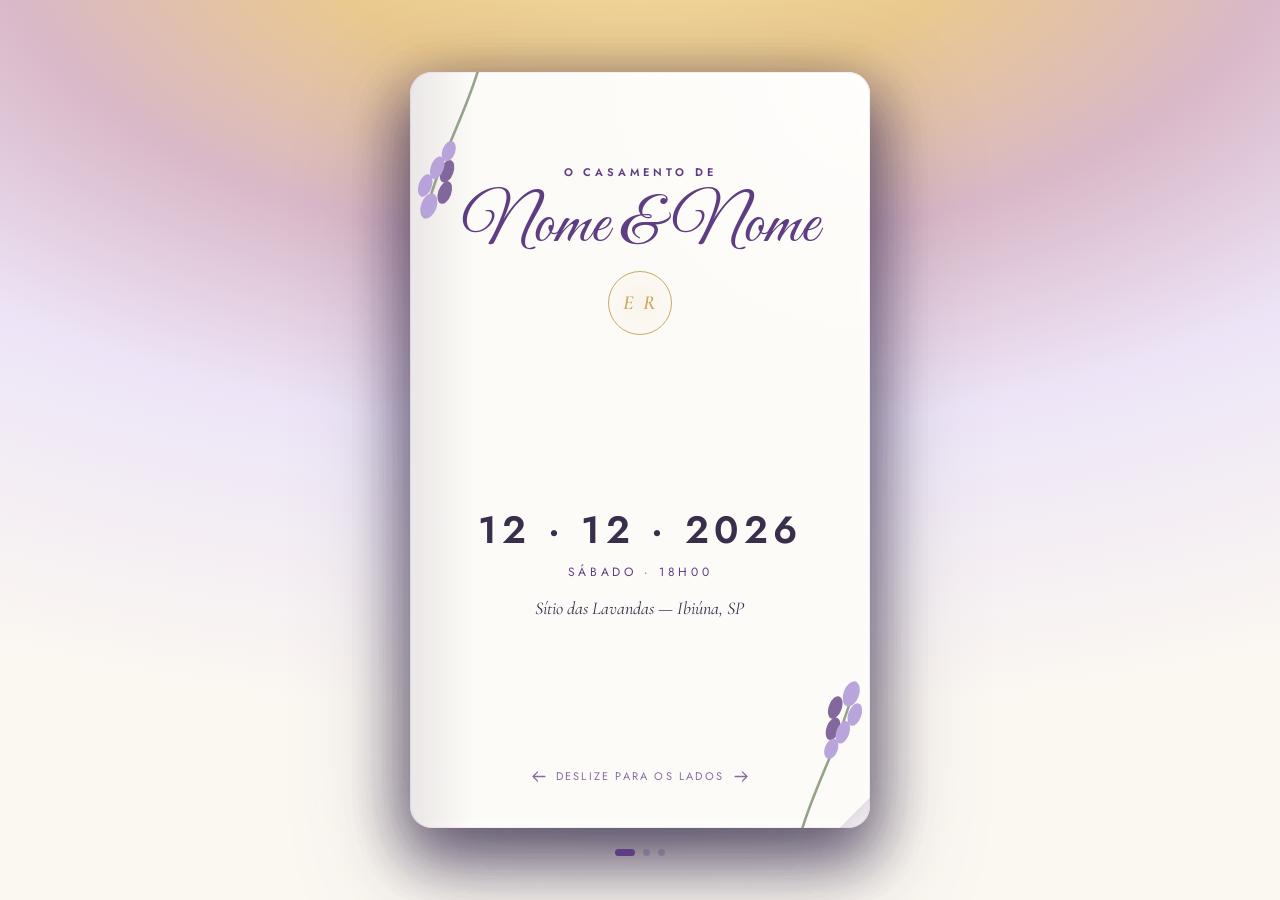
==== convite.html @ 5409dce4 "Atualização" ====
<!DOCTYPE html>
<html lang="pt-BR">
<head>
<meta charset="UTF-8">
<meta name="viewport" content="width=device-width, initial-scale=1, maximum-scale=1, user-scalable=no, viewport-fit=cover">
<title>Elisa & Rafael — Convite</title> 
<link rel="preconnect" href="https://fonts.googleapis.com">
<link rel="preconnect" href="https://fonts.gstatic.com" crossorigin>
<link href="https://fonts.googleapis.com/css2?family=Great+Vibes&family=Cormorant+Garamond:ital,wght@0,400;0,500;0,600;1,500&family=Jost:wght@400;500;600&display=swap" rel="stylesheet">
<link rel="stylesheet" href="./assets/index.css">

</head>
<body>

<div class="stage">
  <div class="book" id="book">

    <!-- PAGE 1 — COVER -->
    <section class="page cover" data-index="0">
      <svg class="sprig tl" viewBox="0 0 100 140"><path class="stem" d="M50 130 C 48 90, 55 60, 50 10"/><ellipse cx="50" cy="20" rx="6" ry="10"/><ellipse class="deep" cx="42" cy="34" rx="5" ry="9"/><ellipse cx="58" cy="34" rx="5" ry="9"/><ellipse class="deep" cx="46" cy="50" rx="5" ry="9"/><ellipse cx="54" cy="50" rx="5" ry="9"/><ellipse cx="50" cy="65" rx="5" ry="8"/></svg>
      <svg class="sprig br" viewBox="0 0 100 140"><path class="stem" d="M50 130 C 48 90, 55 60, 50 10"/><ellipse cx="50" cy="20" rx="6" ry="10"/><ellipse class="deep" cx="42" cy="34" rx="5" ry="9"/><ellipse cx="58" cy="34" rx="5" ry="9"/><ellipse class="deep" cx="46" cy="50" rx="5" ry="9"/><ellipse cx="54" cy="50" rx="5" ry="9"/><ellipse cx="50" cy="65" rx="5" ry="8"/></svg>

      <div class="eyebrow">O casamento de</div>
      <div class="names">Nome &amp; Nome</div>
      <div class="monogram">E&nbsp;R</div>

      <div style="flex:1; display:flex; flex-direction:column; align-items:center; justify-content:center;">
        <div class="date-block">12 · 12 · 2026</div>
        <div class="date-sub">Sábado · 18h00</div>
        <div class="place">Sítio das Lavandas — Ibiúna, SP</div>
      </div>

      <div class="swipe-hint">
        <svg class="left" width="15" height="11" viewBox="0 0 16 12" fill="none"><path d="M1 6h13M9 1l5 5-5 5" stroke="currentColor" stroke-width="1.4" stroke-linecap="round" stroke-linejoin="round"/></svg>
        Deslize para os lados
        <svg width="15" height="11" viewBox="0 0 16 12" fill="none"><path d="M1 6h13M9 1l5 5-5 5" stroke="currentColor" stroke-width="1.4" stroke-linecap="round" stroke-linejoin="round"/></svg>
      </div>
      <div class="corner-fold"></div>
    </section>

    <!-- PAGE 2 — GUEST MANUAL -->
    <section class="page" data-index="1">
      <svg class="sprig tl" viewBox="0 0 100 140" style="width:90px; opacity:.5;"><path class="stem" d="M50 130 C 48 90, 55 60, 50 10"/><ellipse cx="50" cy="20" rx="6" ry="10"/><ellipse cx="42" cy="34" rx="5" ry="9"/><ellipse cx="58" cy="34" rx="5" ry="9"/></svg>
      <div class="manual-title">Manual do convidado</div>
      <ul class="rules">
        <li>
          <svg viewBox="0 0 24 24" fill="none" stroke="var(--plum)" stroke-width="1.6" stroke-linecap="round" stroke-linejoin="round"><circle cx="12" cy="12" r="9"/><path d="M8 12.5l2.6 2.6L16.5 9"/></svg>
          <span>Confirme sua presença até 20&nbsp;de&nbsp;novembro</span>
        </li>
        <li>
          <svg viewBox="0 0 24 24" fill="none" stroke="var(--plum)" stroke-width="1.6" stroke-linecap="round" stroke-linejoin="round"><circle cx="12" cy="12" r="9"/><path d="M12 7v5l3.5 2"/></svg>
          <span>Chegue no horário — a cerimônia começa pontualmente</span>
        </li>
        <li>
          <svg viewBox="0 0 24 24" fill="none" stroke="var(--plum)" stroke-width="1.6" stroke-linecap="round" stroke-linejoin="round"><path d="M9 3.5l3 2.6 3-2.6M6 7.5v12.5a1 1 0 001 1h10a1 1 0 001-1V7.5L15 3.5H9L6 7.5z"/></svg>
          <span>Branco é reservado à noiva</span>
        </li>
        <li>
          <svg viewBox="0 0 24 24" fill="none" stroke="var(--plum)" stroke-width="1.6" stroke-linecap="round" stroke-linejoin="round"><path d="M8 3a4 4 0 018 0c0 3-1.5 4.2-1.5 6.5H9.5C9.5 7.2 8 6 8 3z"/><path d="M6.5 9.5h11a1 1 0 011 1V19a2 2 0 01-2 2h-9a2 2 0 01-2-2v-8.5a1 1 0 011-1z"/><path d="M3.5 14.5l3-1M20.5 14.5l-3-1" opacity=".9"/></svg>
          <span>Celular no silencioso durante a cerimônia</span>
        </li>
        <li>
          <svg viewBox="0 0 24 24" fill="none" stroke="var(--plum)" stroke-width="1.6" stroke-linecap="round" stroke-linejoin="round"><path d="M9 8.5c0-2 1.3-3.5 3-3.5s3 1.5 3 3.5"/><path d="M5 10.5h14l-1.3 8a2 2 0 01-2 1.7H8.3a2 2 0 01-2-1.7l-1.3-8z"/><path d="M9.5 14v3M12 14v3M14.5 14v3"/></svg>
          <span>Aguarde a liberação para a mesa de doces</span>
        </li>
        <li>
          <svg viewBox="0 0 24 24" fill="none" stroke="var(--plum)" stroke-width="1.6" stroke-linecap="round" stroke-linejoin="round"><path d="M21 15a2 2 0 01-2 2H8l-5 4V6a2 2 0 012-2h14a2 2 0 012 2v9z"/><path d="M12 8.7c.7-1 2.6-1 2.9.3.3 1.2-1 1.9-2.9 3-1.9-1.1-3.2-1.8-2.9-3 .3-1.3 2.2-1.3 2.9-.3z"/></svg>
          <span>Comentários gentis são sempre bem-vindos</span>
        </li>
        <li>
          <svg viewBox="0 0 24 24" fill="none" stroke="var(--plum)" stroke-width="1.6" stroke-linecap="round" stroke-linejoin="round"><path d="M12 21s-7-4.35-9.5-8.5C.5 8 3 4 7 4c2 0 3.5 1 5 3 1.5-2 3-3 5-3 4 0 6.5 4 4.5 8.5C19 16.65 12 21 12 21z"/></svg>
          <span>Não saia sem se despedir dos noivos</span>
        </li>
        <li>
          <svg viewBox="0 0 24 24" fill="none" stroke="var(--plum)" stroke-width="1.6" stroke-linecap="round" stroke-linejoin="round"><path d="M12 2.5l1.9 5.8h6l-4.9 3.6 1.9 5.8-4.9-3.6-4.9 3.6 1.9-5.8-4.9-3.6h6z"/></svg>
          <span>Aproveite a festa até o fim!</span>
        </li>
      </ul>
      <div class="corner-fold"></div>
    </section>

    <!-- PAGE 3 — INTERACTIVE MENU -->
    <section class="page" data-index="2">
      <div class="menu-title">Toque nos ícones para saber mais</div>
      <div class="menu-grid" id="menuGrid">
        <div class="menu-item no-flip" data-panel="local">
          <svg viewBox="0 0 24 24" fill="none" stroke="currentColor" stroke-width="1.6" stroke-linecap="round" stroke-linejoin="round"><path d="M12 21s7-6.5 7-12a7 7 0 10-14 0c0 5.5 7 12 7 12z"/><circle cx="12" cy="9" r="2.5"/></svg>
          Como chegar
        </div>
        <div class="menu-item no-flip" data-panel="rsvp">
          <svg viewBox="0 0 24 24" fill="none" stroke="currentColor" stroke-width="1.6" stroke-linecap="round" stroke-linejoin="round"><circle cx="12" cy="12" r="9"/><path d="M8 12.5l2.6 2.6L16.5 9"/></svg>
          Confirmar presença
        </div>
        <div class="menu-item no-flip" data-panel="presentes">
          <svg viewBox="0 0 24 24" fill="none" stroke="currentColor" stroke-width="1.6" stroke-linecap="round" stroke-linejoin="round"><rect x="3.5" y="9.5" width="17" height="10.5" rx="1.2"/><path d="M3.5 9.5V7a1 1 0 011-1h15a1 1 0 011 1v2.5"/><path d="M12 9.5V20M8.7 6C8.4 3.8 12 3.5 12 6M15.3 6c.3-2.2-3.3-2.5-3.3 0"/></svg>
          Lista de presentes
        </div>
        <div class="menu-item no-flip" data-panel="programacao">
          <svg viewBox="0 0 24 24" fill="none" stroke="currentColor" stroke-width="1.6" stroke-linecap="round" stroke-linejoin="round"><rect x="3.5" y="5" width="17" height="15.5" rx="2"/><path d="M3.5 10h17M8 3v4M16 3v4"/></svg>
          Programação
        </div>
        <div class="menu-item no-flip" data-panel="traje">
          <svg viewBox="0 0 24 24" fill="none" stroke="currentColor" stroke-width="1.6" stroke-linecap="round" stroke-linejoin="round"><path d="M9 3.5l3 2.6 3-2.6M6 7.5v12.5a1 1 0 001 1h10a1 1 0 001-1V7.5L15 3.5H9L6 7.5z"/></svg>
          Dress code
        </div>
        <div class="menu-item no-flip" data-panel="recado">
          <svg viewBox="0 0 24 24" fill="none" stroke="currentColor" stroke-width="1.6" stroke-linecap="round" stroke-linejoin="round"><path d="M21 15a2 2 0 01-2 2H8l-5 4V6a2 2 0 012-2h14a2 2 0 012 2v9z"/><path d="M12 8.7c.7-1 2.6-1 2.9.3.3 1.2-1 1.9-2.9 3-1.9-1.1-3.2-1.8-2.9-3 .3-1.3 2.2-1.3 2.9-.3z"/></svg>
          Recado aos noivos
        </div>
      </div>

      <div class="panel" id="panel-local">
        Sítio das Lavandas — Estrada dos Lírios, km 4, Ibiúna/SP. Estacionamento gratuito no local.
        <br><a class="btn no-flip" href="https://www.google.com/maps/search/S%C3%ADtio%20das%20Lavandas%20Ibi%C3%BAna" target="_blank" rel="noopener">Abrir no mapa</a>
      </div>
      <div class="panel" id="panel-rsvp">
        Contamos com você! Confirme sua presença até 20 de novembro.
        <br><a class="btn no-flip" href="tel:+5511912345678">Confirmar por telefone</a>
      </div>
      <div class="panel" id="panel-presentes">
        Nossa lista de presentes está disponível em <a class="no-flip" href="#" target="_blank" rel="noopener">listadecasamento.com.br/elisaerafael</a>.
      </div>
      <div class="panel" id="panel-programacao">
        18h00 Cerimônia<br>19h30 Recepção<br>20h30 Jantar<br>22h00 Festa
      </div>
      <div class="panel" id="panel-traje">
        Traje esporte fino. Tons pastéis são bem-vindos — branco é reservado à noiva.
      </div>
      <div class="panel" id="panel-recado">
        Deixe um recado carinhoso para Elisa e Rafael em nosso mural digital.
        <br><a class="btn no-flip" href="#">Deixar recado</a>
      </div>
    </section>

    <div class="dots" aria-label="Indicador de páginas">
      <button class="dot active" data-goto="0" aria-label="Ir para capa"></button>
      <button class="dot" data-goto="1" aria-label="Ir para manual do convidado"></button>
      <button class="dot" data-goto="2" aria-label="Ir para menu"></button>
    </div>
  </div>
</div>



<script src="/index.js"></script>
</body>
</html>
---- assets/index.css ----
:root{
    --cream:#FBF7F1;
    --paper:#FDFBF7;
    --lilac-pale:#EDE5F7;
    --lilac:#B29BD9;
    --plum:#5E3D82;
    --ink:#3A2E4D;
    --gold:#C9A961;
    --gold-soft:#E4CE9A;
    --sage:#8A9A7E;
    --shadow-strong: 0 24px 60px rgba(58,46,77,0.35);
  }

  *{ box-sizing:border-box; -webkit-tap-highlight-color: transparent; }
  html,body{
    margin:0; padding:0; height:100%; width:100%;
    overflow:hidden;
    background:
      radial-gradient(120% 90% at 50% -10%, #F5DFA0 0%, #EAC98F 22%, #D9B8C8 42%, var(--lilac-pale) 65%, var(--cream) 100%);
    font-family:'Cormorant Garamond', serif;
    color:var(--ink);
    touch-action: manipulation;
    user-select:none;
    -webkit-user-select:none;
  }
  @media (prefers-reduced-motion: reduce){
    .page{ transition:none !important; }
    .page::after{ transition:none !important; }
  }

  .stage{
    position:relative;
    height:100dvh;
    width:100vw;
    display:flex;
    align-items:center;
    justify-content:center;
    padding: max(14px, env(safe-area-inset-top)) 14px max(14px, env(safe-area-inset-bottom));
  }

  .book{
    position:relative;
    width:min(94vw, 460px);
    height:min(84vh, 780px);
    perspective: 2200px;
    filter: drop-shadow(0 26px 50px rgba(58,46,77,0.24));
    touch-action: none;
  }

  .book::before{
    content:'';
    position:absolute;
    inset:8px 0 8px 10px;
    border-radius:24px;
    background:
      linear-gradient(90deg, rgba(94,61,130,0.16) 0 8%, rgba(255,255,255,0.35) 10%, transparent 12%, transparent 88%, rgba(94,61,130,0.08) 100%);
    pointer-events:none;
    z-index:0;
  }

  .book::after{
    content:'';
    position:absolute;
    inset:auto 0 -14px 0;
    height:24px;
    background:radial-gradient(ellipse at center, rgba(58,46,77,0.25), transparent 70%);
    filter:blur(8px);
    pointer-events:none;
    opacity:.9;
  }

  .page{
    --shadow-op: 0;
    position:absolute;
    inset:0;
    background:
      radial-gradient(circle at 100% 0%, rgba(255,255,255,.55), transparent 38%),
      var(--paper);
    border-radius:22px;
    box-shadow: var(--shadow-strong), inset 0 0 0 1px rgba(94,61,130,0.08), inset 0 0 0 8px rgba(255,255,255,0.22);
    transform-origin: left center;
    transform: rotateY(0deg);
    transform-style: preserve-3d;
    transition: transform 0.42s cubic-bezier(.22,.8,.24,1), box-shadow 0.25s ease;
    backface-visibility: hidden;
    will-change: transform, box-shadow;
    overflow:hidden;
    padding: clamp(22px,7vw,36px) clamp(20px,6vw,32px);
    display:flex;
    flex-direction:column;
    cursor: grab;
  }
  .page:active{ cursor:grabbing; }
  .page::before{
    /* spine shading */
    content:'';
    position:absolute; inset:0 0 0 0;
    width:14%;
    background:linear-gradient(to right, rgba(58,46,77,0.10), transparent);
    pointer-events:none;
  }
  .page::after{
    /* dynamic turn shadow, driven by --shadow-op */
    content:'';
    position:absolute; inset:0;
    background:linear-gradient(to left, rgba(20,10,30,0.42), transparent 46%);
    opacity: var(--shadow-op, 0);
    transition: opacity 0.42s ease;
    pointer-events:none;
  }
  .page.dragging{ transition:none !important; z-index:40; box-shadow: 0 24px 60px rgba(58,46,77,0.42); }
  .page.dragging::after{ transition:none; }
  .page.turned{ transform: rotateY(-178deg); }

  /* subtle dog-ear hint that a page can be turned */
  .corner-fold{
    position:absolute; right:0; bottom:0;
    width:32px; height:32px;
    background:linear-gradient(135deg, transparent 52%, rgba(94,61,130,0.16) 52%, rgba(94,61,130,0.05) 100%);
    border-radius:0 0 22px 0;
    pointer-events:none;
  }

  /* ---------- Decorative sprig ---------- */
  .sprig{ position:absolute; width:130px; opacity:.9; pointer-events:none; }
  .sprig.tl{ top:-18px; left:-24px; transform:rotate(200deg); }
  .sprig.br{ bottom:-18px; right:-24px; transform:rotate(20deg); }
  .sprig path.stem{ stroke:var(--sage); stroke-width:2; fill:none; }
  .sprig ellipse{ fill:var(--lilac); }
  .sprig ellipse.deep{ fill:var(--plum); opacity:.85;}

  /* ---------- Page 1: Cover ---------- */
  .cover{ align-items:center; justify-content:space-between; text-align:center; }
  .cover .top-space{ height:6px; }
  .eyebrow{
    font-family:'Jost',sans-serif; font-size:11px; letter-spacing:.35em;
    text-transform:uppercase; color:var(--plum); font-weight:600;
    margin-top: clamp(28px, 8vh, 56px);
  }
  .names{
    font-family:'Great Vibes', cursive;
    font-size:clamp(46px, 13vw, 68px);
    line-height:1.05;
    color:var(--plum);
    margin: 10px 0 4px;
  }
  .monogram{
    width:64px;height:64px;border-radius:50%;
    border:1.5px solid var(--gold);
    display:flex;align-items:center;justify-content:center;
    font-family:'Cormorant Garamond', serif; font-style:italic; font-weight:600;
    font-size:20px; color:var(--gold); letter-spacing:2px;
    margin: 6px auto 18px;
    background: radial-gradient(circle, rgba(201,169,97,0.08), transparent);
  }
  .date-block{
    font-family:'Jost',sans-serif;
    letter-spacing:.14em;
    font-size:clamp(28px, 8vw, 38px);
    font-weight:600;
    color:var(--ink);
  }
  .date-sub{
    font-family:'Jost',sans-serif;
    font-size:12px; letter-spacing:.3em; text-transform:uppercase;
    color:var(--plum); margin-top:6px;
  }
  .place{
    margin-top:16px;
    font-size:18px; font-style:italic; color:var(--ink);
    max-width: 74%;
  }
  .swipe-hint{
    font-family:'Jost',sans-serif; font-size:11px; letter-spacing:.2em;
    text-transform:uppercase; color:var(--plum); opacity:.75;
    display:flex; align-items:center; gap:10px; margin-bottom:8px;
  }
  .swipe-hint svg{ animation: nudge 1.8s ease-in-out infinite; }
  .swipe-hint svg.left{ animation-delay:.15s; }
  @keyframes nudge{ 0%,100%{ transform:translateX(0); opacity:.5;} 50%{ transform:translateX(4px); opacity:1;} }
  .swipe-hint svg.left{ transform:scaleX(-1); }

  /* ---------- Page 2: Guest manual ---------- */
  .manual-title{
    font-family:'Great Vibes', cursive; color:var(--plum);
    font-size:clamp(34px,9vw,42px); text-align:center; margin: clamp(20px,6vh,34px) 0 22px;
  }
  .rules{
    list-style:none; margin:0; padding:0;
    display:grid; grid-template-columns:1fr 1fr; gap: 16px 12px;
    overflow-y:auto;
  }
  .rules li{ display:flex; flex-direction:column; align-items:center; text-align:center; gap:6px; }
  .rules svg{ width:26px; height:26px; }
  .rules span{ font-size:13.5px; line-height:1.25; color:var(--ink); font-family:'Cormorant Garamond', serif; }

  /* ---------- Page 3: Interactive menu ---------- */
  .menu-title{
    font-family:'Cormorant Garamond', serif; font-style:italic; font-weight:500;
    text-align:center; color:var(--plum); font-size:19px;
    margin: clamp(18px,5vh,28px) 0 20px;
  }
  .menu-grid{
    display:grid; grid-template-columns:1fr 1fr 1fr; gap:12px;
  }
  .menu-item{
    background:var(--lilac-pale);
    border:1px solid rgba(94,61,130,0.12);
    border-radius:14px;
    padding:12px 6px;
    display:flex; flex-direction:column; align-items:center; gap:6px;
    font-family:'Jost',sans-serif; font-size:10.5px; letter-spacing:.03em;
    color:var(--plum); font-weight:500;
    cursor:pointer; -webkit-user-select:none; user-select:none;
    transition: background .2s, transform .15s;
  }
  .menu-item:active{ transform:scale(.96); }
  .menu-item.active{ background:var(--lilac); color:#fff; }
  .menu-item svg{ width:22px; height:22px; }

  .panel{
    margin-top:16px; padding:16px;
    background:var(--paper);
    border:1px solid rgba(94,61,130,0.15);
    border-radius:14px;
    font-size:15px; line-height:1.45; color:var(--ink);
    display:none;
    flex:1; overflow-y:auto;
  }
  .panel.open{ display:block; animation: panelIn .28s ease; }
  @keyframes panelIn{ from{ opacity:0; transform:translateY(6px);} to{ opacity:1; transform:translateY(0);} }
  .panel a{ color:var(--plum); font-weight:600; }
  .panel .btn{
    display:inline-block; margin-top:10px;
    font-family:'Jost',sans-serif; font-size:12px; letter-spacing:.08em;
    text-transform:uppercase; color:#fff; background:var(--plum);
    padding:9px 16px; border-radius:30px; text-decoration:none;
  }

  /* ---------- Controls ---------- */
  .dots{
    position:absolute; bottom:-28px; left:50%; transform:translateX(-50%);
    display:flex; gap:8px; z-index:50;
  }
  .dot{
    width:7px; height:7px; border-radius:50%;
    background:rgba(94,61,130,.3); border:none; padding:0; cursor:pointer;
  }
  .dot.active{ background:var(--plum); width:20px; border-radius:5px; transition:width .25s; }
  .dot:focus-visible{ outline:2px solid var(--gold); outline-offset:3px; }
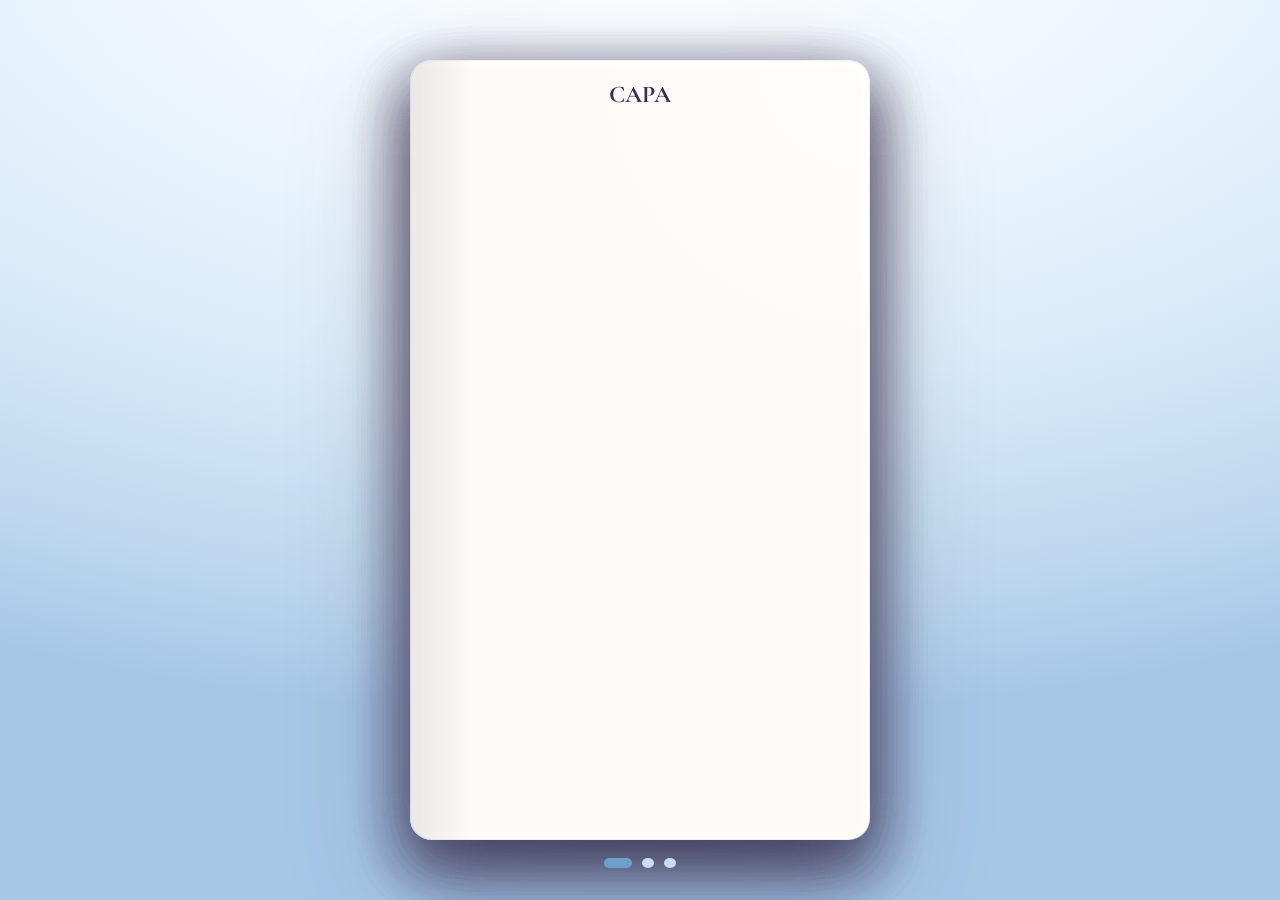
==== commit 5b8e514d: "ajuste" ====
--- a/convite.html
+++ b/convite.html
@@ -15,9 +15,17 @@
 <div class="stage">
   <div class="book" id="book">
 
+    <section class="page cover" data-index="0">
+
+      <h1>CAPA </h1>
+    </section>
+
     <!-- PAGE 1 — COVER -->
-    <section class="page cover" data-index="0">
-      <svg class="sprig tl" viewBox="0 0 100 140"><path class="stem" d="M50 130 C 48 90, 55 60, 50 10"/><ellipse cx="50" cy="20" rx="6" ry="10"/><ellipse class="deep" cx="42" cy="34" rx="5" ry="9"/><ellipse cx="58" cy="34" rx="5" ry="9"/><ellipse class="deep" cx="46" cy="50" rx="5" ry="9"/><ellipse cx="54" cy="50" rx="5" ry="9"/><ellipse cx="50" cy="65" rx="5" ry="8"/></svg>
+    <section class="page cover" data-index="1">
+      <img class="banner" src="./assets/9f6093a2-8d67-4dd6-80f2-d1adf3bfd1f8 1.svg" alt="Foto de Elisa e Rafael" />
+
+      
+      <!-- <svg class="sprig tl" viewBox="0 0 100 140"><path class="stem" d="M50 130 C 48 90, 55 60, 50 10"/><ellipse cx="50" cy="20" rx="6" ry="10"/><ellipse class="deep" cx="42" cy="34" rx="5" ry="9"/><ellipse cx="58" cy="34" rx="5" ry="9"/><ellipse class="deep" cx="46" cy="50" rx="5" ry="9"/><ellipse cx="54" cy="50" rx="5" ry="9"/><ellipse cx="50" cy="65" rx="5" ry="8"/></svg>
       <svg class="sprig br" viewBox="0 0 100 140"><path class="stem" d="M50 130 C 48 90, 55 60, 50 10"/><ellipse cx="50" cy="20" rx="6" ry="10"/><ellipse class="deep" cx="42" cy="34" rx="5" ry="9"/><ellipse cx="58" cy="34" rx="5" ry="9"/><ellipse class="deep" cx="46" cy="50" rx="5" ry="9"/><ellipse cx="54" cy="50" rx="5" ry="9"/><ellipse cx="50" cy="65" rx="5" ry="8"/></svg>
 
       <div class="eyebrow">O casamento de</div>
@@ -35,12 +43,11 @@
         Deslize para os lados
         <svg width="15" height="11" viewBox="0 0 16 12" fill="none"><path d="M1 6h13M9 1l5 5-5 5" stroke="currentColor" stroke-width="1.4" stroke-linecap="round" stroke-linejoin="round"/></svg>
       </div>
-      <div class="corner-fold"></div>
+      <div class="corner-fold"></div> -->
     </section>
 
     <!-- PAGE 2 — GUEST MANUAL -->
-    <section class="page" data-index="1">
-      <svg class="sprig tl" viewBox="0 0 100 140" style="width:90px; opacity:.5;"><path class="stem" d="M50 130 C 48 90, 55 60, 50 10"/><ellipse cx="50" cy="20" rx="6" ry="10"/><ellipse cx="42" cy="34" rx="5" ry="9"/><ellipse cx="58" cy="34" rx="5" ry="9"/></svg>
+    <section class="page" data-index="2">
       <div class="manual-title">Manual do convidado</div>
       <ul class="rules">
         <li>
@@ -49,7 +56,7 @@
         </li>
         <li>
           <svg viewBox="0 0 24 24" fill="none" stroke="var(--plum)" stroke-width="1.6" stroke-linecap="round" stroke-linejoin="round"><circle cx="12" cy="12" r="9"/><path d="M12 7v5l3.5 2"/></svg>
-          <span>Chegue no horário — a cerimônia começa pontualmente</span>
+          <span>Chegue no horário — a cerimônia começará pontualmente</span>
         </li>
         <li>
           <svg viewBox="0 0 24 24" fill="none" stroke="var(--plum)" stroke-width="1.6" stroke-linecap="round" stroke-linejoin="round"><path d="M9 3.5l3 2.6 3-2.6M6 7.5v12.5a1 1 0 001 1h10a1 1 0 001-1V7.5L15 3.5H9L6 7.5z"/></svg>
@@ -80,7 +87,7 @@
     </section>
 
     <!-- PAGE 3 — INTERACTIVE MENU -->
-    <section class="page" data-index="2">
+    <section class="page" data-index="3">
       <div class="menu-title">Toque nos ícones para saber mais</div>
       <div class="menu-grid" id="menuGrid">
         <div class="menu-item no-flip" data-panel="local">
@@ -99,14 +106,14 @@
           <svg viewBox="0 0 24 24" fill="none" stroke="currentColor" stroke-width="1.6" stroke-linecap="round" stroke-linejoin="round"><rect x="3.5" y="5" width="17" height="15.5" rx="2"/><path d="M3.5 10h17M8 3v4M16 3v4"/></svg>
           Programação
         </div>
-        <div class="menu-item no-flip" data-panel="traje">
+        <!-- <div class="menu-item no-flip" data-panel="traje">
           <svg viewBox="0 0 24 24" fill="none" stroke="currentColor" stroke-width="1.6" stroke-linecap="round" stroke-linejoin="round"><path d="M9 3.5l3 2.6 3-2.6M6 7.5v12.5a1 1 0 001 1h10a1 1 0 001-1V7.5L15 3.5H9L6 7.5z"/></svg>
           Dress code
         </div>
         <div class="menu-item no-flip" data-panel="recado">
           <svg viewBox="0 0 24 24" fill="none" stroke="currentColor" stroke-width="1.6" stroke-linecap="round" stroke-linejoin="round"><path d="M21 15a2 2 0 01-2 2H8l-5 4V6a2 2 0 012-2h14a2 2 0 012 2v9z"/><path d="M12 8.7c.7-1 2.6-1 2.9.3.3 1.2-1 1.9-2.9 3-1.9-1.1-3.2-1.8-2.9-3 .3-1.3 2.2-1.3 2.9-.3z"/></svg>
           Recado aos noivos
-        </div>
+        </div> -->
       </div>
 
       <div class="panel" id="panel-local">
@@ -114,8 +121,8 @@
         <br><a class="btn no-flip" href="https://www.google.com/maps/search/S%C3%ADtio%20das%20Lavandas%20Ibi%C3%BAna" target="_blank" rel="noopener">Abrir no mapa</a>
       </div>
       <div class="panel" id="panel-rsvp">
-        Contamos com você! Confirme sua presença até 20 de novembro.
-        <br><a class="btn no-flip" href="tel:+5511912345678">Confirmar por telefone</a>
+        Contamos com você! Confirme sua presença até 10 de novembro.
+        <br><a class="btn no-flip" href="https://wa.me/558185945080?text=Ol%C3%A1!%20Gostaria%20de%20confirmar%20minha%20presen%C3%A7a%20no%20casamento.">Confirmar por telefone</a>
       </div>
       <div class="panel" id="panel-presentes">
         Nossa lista de presentes está disponível em <a class="no-flip" href="#" target="_blank" rel="noopener">listadecasamento.com.br/elisaerafael</a>.
--- a/assets/index.css
+++ b/assets/index.css
@@ -1,250 +1,572 @@
-:root{
-    --cream:#FBF7F1;
-    --paper:#FDFBF7;
-    --lilac-pale:#EDE5F7;
-    --lilac:#B29BD9;
-    --plum:#5E3D82;
-    --ink:#3A2E4D;
-    --gold:#C9A961;
-    --gold-soft:#E4CE9A;
-    --sage:#8A9A7E;
-    --shadow-strong: 0 24px 60px rgba(58,46,77,0.35);
+:root {
+  --cream: #FBF7F1;
+  --paper: #FDFBF7;
+  --lilac-pale: #EDE5F7;
+  --lilac: #B29BD9;
+  --plum: #5E3D82;
+  --ink: #3A2E4D;
+  --gold: #C9A961;
+  --gold-soft: #E4CE9A;
+  --sage: #8A9A7E;
+  --shadow-strong: 0 24px 60px rgba(58, 46, 77, 0.35);
+}
+
+* {
+  box-sizing: border-box;
+  -webkit-tap-highlight-color: transparent;
+}
+
+html,
+body {
+  margin: 0;
+  padding: 0;
+  height: 100%;
+  width: 100%;
+  overflow: hidden;
+  background:
+    radial-gradient(120% 90% at 50% -10%,
+      #FFFFFF 0%,
+      #F8FCFF 15%,
+      #EDF6FD 35%,
+      #D9EBF9 60%,
+      #BDD7EE 85%,
+      #A7C7E7 100%);
+  font-family: 'Cormorant Garamond', serif;
+  color: var(--ink);
+  touch-action: manipulation;
+  user-select: none;
+  -webkit-user-select: none;
+}
+
+@media (prefers-reduced-motion: reduce) {
+  .page,
+  .page3 {
+    transition: none !important;
   }
 
-  *{ box-sizing:border-box; -webkit-tap-highlight-color: transparent; }
-  html,body{
-    margin:0; padding:0; height:100%; width:100%;
-    overflow:hidden;
-    background:
-      radial-gradient(120% 90% at 50% -10%, #F5DFA0 0%, #EAC98F 22%, #D9B8C8 42%, var(--lilac-pale) 65%, var(--cream) 100%);
-    font-family:'Cormorant Garamond', serif;
-    color:var(--ink);
-    touch-action: manipulation;
-    user-select:none;
-    -webkit-user-select:none;
+  .page::after,
+  .page3::after {
+    transition: none !important;
   }
-  @media (prefers-reduced-motion: reduce){
-    .page{ transition:none !important; }
-    .page::after{ transition:none !important; }
+}
+
+.stage {
+  position: relative;
+  height: 100dvh;
+  width: 100vw;
+  display: flex;
+  align-items: center;
+  justify-content: center;
+}
+
+.book {
+  position: relative;
+  width: min(96vw, 460px);
+  height: min(92dvh, 780px);
+  max-height: 100%;
+  perspective: 2200px;
+  filter: drop-shadow(0 26px 50px rgba(58, 46, 77, 0.24));
+  touch-action: none;
+}
+
+.book::before {
+  content: '';
+  position: absolute;
+  inset: 8px 0 8px 10px;
+  border-radius: 24px;
+  background:
+    linear-gradient(90deg, rgba(94, 61, 130, 0.16) 0 8%, rgba(255, 255, 255, 0.35) 10%, transparent 12%, transparent 88%, rgba(94, 61, 130, 0.08) 100%);
+  pointer-events: none;
+  z-index: 0;
+}
+
+.book::after {
+  content: '';
+  position: absolute;
+  inset: auto 0 -14px 0;
+  height: 24px;
+  background: radial-gradient(ellipse at center, rgba(58, 46, 77, 0.25), transparent 70%);
+  filter: blur(8px);
+  pointer-events: none;
+  opacity: .9;
+}
+
+.banner {
+  width: 100%;
+  height: 100vh;
+  object-fit: cover;
+  object-position: center;
+
+  /* -webkit-mask-image: linear-gradient(to bottom,
+      #000 70%,
+      transparent 100%);
+
+  mask-image: linear-gradient(to bottom,
+      #000 70%,
+      transparent 100%); */
+}
+
+.page,
+.page3 {
+  --shadow-op: 0;
+  position: absolute;
+  inset: 0;
+  background:
+    radial-gradient(circle at 100% 0%, rgba(255, 255, 255, .55), transparent 38%),
+    var(--paper);
+  border-radius: 22px;
+  box-shadow: var(--shadow-strong), inset 0 0 0 1px rgba(94, 61, 130, 0.08), inset 0 0 0 8px rgba(255, 255, 255, 0.22);
+  transform-origin: left center;
+  transform: rotateY(0deg);
+  transform-style: preserve-3d;
+  transition: transform 0.42s cubic-bezier(.22, .8, .24, 1), box-shadow 0.25s ease;
+  backface-visibility: hidden;
+  will-change: transform, box-shadow;
+  overflow: hidden;
+  display: flex;
+  flex-direction: column;
+  cursor: grab;
+}
+
+.page:active,
+.page3:active {
+  cursor: grabbing;
+}
+
+.page::before,
+.page3::before {
+  /* spine shading */
+  content: '';
+  position: absolute;
+  inset: 0 0 0 0;
+  width: 14%;
+  background: linear-gradient(to right, rgba(58, 46, 77, 0.10), transparent);
+  pointer-events: none;
+}
+
+.page::after,
+.page3::after {
+  /* dynamic turn shadow, driven by --shadow-op */
+  content: '';
+  position: absolute;
+  inset: 0;
+  background: linear-gradient(to left, rgba(20, 10, 30, 0.42), transparent 46%);
+  opacity: var(--shadow-op, 0);
+  transition: opacity 0.42s ease;
+  pointer-events: none;
+}
+
+.page.dragging,
+.page3.dragging {
+  transition: none !important;
+  z-index: 40;
+  box-shadow: 0 24px 60px rgba(58, 46, 77, 0.42);
+}
+
+.page.dragging::after,
+.page3.dragging::after {
+  transition: none;
+}
+
+.page.turned,
+.page3.turned {
+  transform: rotateY(-178deg);
+}
+
+/* subtle dog-ear hint that a page can be turned */
+.corner-fold {
+  position: absolute;
+  right: 0;
+  bottom: 0;
+  width: 32px;
+  height: 32px;
+  background: linear-gradient(135deg, transparent 52%, rgba(94, 61, 130, 0.16) 52%, rgba(94, 61, 130, 0.05) 100%);
+  border-radius: 0 0 22px 0;
+  pointer-events: none;
+}
+
+
+/* ---------- Page 1: Cover ---------- */
+.cover {
+  align-items: center;
+  justify-content: space-between;
+  text-align: center;
+}
+
+.cover .top-space {
+  height: 6px;
+}
+
+.eyebrow {
+  font-family: 'Jost', sans-serif;
+  font-size: 11px;
+  letter-spacing: .35em;
+  text-transform: uppercase;
+  color: var(--plum);
+  font-weight: 600;
+  margin-top: clamp(28px, 8vh, 56px);
+}
+
+.names {
+  font-family: 'Great Vibes', cursive;
+  font-size: clamp(46px, 13vw, 68px);
+  line-height: 1.05;
+  color: var(--plum);
+  margin: 10px 0 4px;
+}
+
+.monogram {
+  width: 64px;
+  height: 64px;
+  border-radius: 50%;
+  border: 1.5px solid var(--gold);
+  display: flex;
+  align-items: center;
+  justify-content: center;
+  font-family: 'Cormorant Garamond', serif;
+  font-style: italic;
+  font-weight: 600;
+  font-size: 20px;
+  color: var(--gold);
+  letter-spacing: 2px;
+  margin: 6px auto 18px;
+  background: radial-gradient(circle, rgba(201, 169, 97, 0.08), transparent);
+}
+
+.date-block {
+  font-family: 'Jost', sans-serif;
+  letter-spacing: .14em;
+  font-size: clamp(28px, 8vw, 38px);
+  font-weight: 600;
+  color: var(--ink);
+}
+
+.date-sub {
+  font-family: 'Jost', sans-serif;
+  font-size: 12px;
+  letter-spacing: .3em;
+  text-transform: uppercase;
+  color: var(--plum);
+  margin-top: 6px;
+}
+
+.place {
+  margin-top: 16px;
+  font-size: 18px;
+  font-style: italic;
+  color: var(--ink);
+  max-width: 74%;
+}
+
+.swipe-hint {
+  font-family: 'Jost', sans-serif;
+  font-size: 11px;
+  letter-spacing: .2em;
+  text-transform: uppercase;
+  color: var(--plum);
+  opacity: .75;
+  display: flex;
+  align-items: center;
+  gap: 10px;
+  margin-bottom: 8px;
+}
+
+.swipe-hint svg {
+  animation: nudge 1.8s ease-in-out infinite;
+}
+
+.swipe-hint svg.left {
+  animation-delay: .15s;
+}
+
+@keyframes nudge {
+
+  0%,
+  100% {
+    transform: translateX(0);
+    opacity: .5;
   }
 
-  .stage{
-    position:relative;
-    height:100dvh;
-    width:100vw;
+  50% {
+    transform: translateX(4px);
+    opacity: 1;
+  }
+}
+
+.swipe-hint svg.left {
+  transform: scaleX(-1);
+}
+
+/* ---------- Page 2: Guest manual ---------- */
+
+.manual-title {
+  font-family: 'Great Vibes', cursive;
+  color: #5B86B1;
+  font-size: clamp(34px, 9vw, 42px);
+  text-align: center;
+  margin: clamp(20px, 6vh, 34px) 0 22px;
+  text-shadow: 0 2px 8px rgba(167, 199, 231, .25);
+}
+
+.rules {
+  list-style: none;
+  margin: 0;
+  padding: 0;
+  display: grid;
+  grid-template-columns: 1fr 1fr;
+  gap: 16px 14px;
+  overflow-y: auto;
+}
+
+.rules li {
+  display: flex;
+  flex-direction: column;
+  align-items: center;
+  text-align: center;
+  gap: 8px;
+  padding: 14px 10px;
+  box-shadow:
+    0 8px 20px rgba(167, 199, 231, .18);
+  transition: all .25s ease;
+}
+
+.rules li:hover {
+  transform: translateY(-3px);
+  box-shadow:
+    0 12px 28px rgba(167, 199, 231, .28);
+}
+
+.rules svg {
+  width: 28px;
+  height: 28px;
+  color: #6E9FCB;
+  stroke: #6E9FCB;
+}
+
+.rules span {
+  font-size: 14px;
+  line-height: 1.4;
+  color: #3F5F7D;
+  font-family: 'Cormorant Garamond', serif;
+}
+
+/* ---------- Page 3: Interactive menu ---------- */
+
+.menu-title {
+  font-family: 'Cormorant Garamond', serif;
+  font-style: italic;
+  font-weight: 500;
+  text-align: center;
+  color: #5B86B1;
+  font-size: 20px;
+  margin: clamp(18px, 5vh, 28px) 0 20px;
+  text-shadow: 0 2px 8px rgba(167,199,231,.25);
+}
+
+.menu-grid {
+  display: grid;
+  grid-template-columns: repeat(3, 1fr);
+  gap: 5px;
+  margin: 1rem;
+}
+
+.menu-item {
+  background: linear-gradient(
+      180deg,
+      #FFFFFF,
+      #EDF6FD
+  );
+
+  border: 1px solid rgba(167,199,231,.45);
+  border-radius: 16px;
+
+  padding: 14px 8px;
+
+  display: flex;
+  flex-direction: column;
+  align-items: center;
+  justify-content: center;
+
+  gap: 8px;
+
+  font-family: 'Jost', sans-serif;
+  font-size: 11px;
+  letter-spacing: .03em;
+  color: #4D769E;
+  font-weight: 500;
+
+  cursor: pointer;
+  user-select: none;
+
+  box-shadow:
+      0 8px 18px rgba(167,199,231,.18);
+
+  transition: all .25s ease;
+}
+
+.menu-item:hover{
+    transform: translateY(-4px);
+    box-shadow:
+        0 14px 28px rgba(167,199,231,.28);
+}
+
+.menu-item:active{
+    transform: scale(.96);
+}
+
+.menu-item.active{
+    background: linear-gradient(
+        180deg,
+        #A7C7E7,
+        #86B6E2
+    );
+
+    color:#fff;
+    border-color:#86B6E2;
+}
+
+.menu-item svg{
+    width:24px;
+    height:24px;
+    stroke:currentColor;
+}
+
+/* ---------- Painéis ---------- */
+
+.panel{
+    margin-top:18px;
+    padding:18px;
+
+    background:rgba(255,255,255,.95);
+
+    border:1px solid rgba(167,199,231,.40);
+
+    border-radius:18px;
+
+    box-shadow:
+        0 12px 24px rgba(167,199,231,.15);
+
+    font-size:15px;
+    line-height:1.7;
+
+    color:#3F5F7D;
+
+    display:none;
+    flex:1;
+    overflow-y:auto;
+}
+
+.panel.open{
+    display:block;
+    animation:panelIn .3s ease;
+}
+
+@keyframes panelIn{
+
+    from{
+        opacity:0;
+        transform:translateY(10px);
+    }
+
+    to{
+        opacity:1;
+        transform:translateY(0);
+    }
+}
+
+.panel a{
+    color:#5B86B1;
+    font-weight:600;
+    text-decoration:none;
+}
+
+.panel a:hover{
+    color:#3F6D99;
+}
+
+/* ---------- Botões ---------- */
+
+.panel .btn{
+
+    display:inline-block;
+
+    margin-top:14px;
+
+    padding:10px 20px;
+
+    border-radius:40px;
+
+    background:linear-gradient(
+        135deg,
+        #A7C7E7,
+        #7EAED8
+    );
+
+    color:#fff;
+
+    text-decoration:none;
+
+    font-family:'Jost',sans-serif;
+    font-size:12px;
+    letter-spacing:.08em;
+    text-transform:uppercase;
+    font-weight:600;
+
+    box-shadow:
+        0 8px 18px rgba(126,174,216,.35);
+
+    transition:all .25s ease;
+}
+
+.panel .btn:hover{
+    transform:translateY(-2px);
+    box-shadow:
+        0 12px 24px rgba(126,174,216,.45);
+}
+
+/* ---------- Indicadores ---------- */
+
+.dots{
+    position:absolute;
+    bottom:-28px;
+    left:50%;
+    transform:translateX(-50%);
     display:flex;
-    align-items:center;
-    justify-content:center;
-    padding: max(14px, env(safe-area-inset-top)) 14px max(14px, env(safe-area-inset-bottom));
-  }
-
-  .book{
-    position:relative;
-    width:min(94vw, 460px);
-    height:min(84vh, 780px);
-    perspective: 2200px;
-    filter: drop-shadow(0 26px 50px rgba(58,46,77,0.24));
-    touch-action: none;
-  }
-
-  .book::before{
-    content:'';
-    position:absolute;
-    inset:8px 0 8px 10px;
-    border-radius:24px;
-    background:
-      linear-gradient(90deg, rgba(94,61,130,0.16) 0 8%, rgba(255,255,255,0.35) 10%, transparent 12%, transparent 88%, rgba(94,61,130,0.08) 100%);
-    pointer-events:none;
-    z-index:0;
-  }
-
-  .book::after{
-    content:'';
-    position:absolute;
-    inset:auto 0 -14px 0;
-    height:24px;
-    background:radial-gradient(ellipse at center, rgba(58,46,77,0.25), transparent 70%);
-    filter:blur(8px);
-    pointer-events:none;
-    opacity:.9;
-  }
-
-  .page{
-    --shadow-op: 0;
-    position:absolute;
-    inset:0;
-    background:
-      radial-gradient(circle at 100% 0%, rgba(255,255,255,.55), transparent 38%),
-      var(--paper);
-    border-radius:22px;
-    box-shadow: var(--shadow-strong), inset 0 0 0 1px rgba(94,61,130,0.08), inset 0 0 0 8px rgba(255,255,255,0.22);
-    transform-origin: left center;
-    transform: rotateY(0deg);
-    transform-style: preserve-3d;
-    transition: transform 0.42s cubic-bezier(.22,.8,.24,1), box-shadow 0.25s ease;
-    backface-visibility: hidden;
-    will-change: transform, box-shadow;
-    overflow:hidden;
-    padding: clamp(22px,7vw,36px) clamp(20px,6vw,32px);
-    display:flex;
-    flex-direction:column;
-    cursor: grab;
-  }
-  .page:active{ cursor:grabbing; }
-  .page::before{
-    /* spine shading */
-    content:'';
-    position:absolute; inset:0 0 0 0;
-    width:14%;
-    background:linear-gradient(to right, rgba(58,46,77,0.10), transparent);
-    pointer-events:none;
-  }
-  .page::after{
-    /* dynamic turn shadow, driven by --shadow-op */
-    content:'';
-    position:absolute; inset:0;
-    background:linear-gradient(to left, rgba(20,10,30,0.42), transparent 46%);
-    opacity: var(--shadow-op, 0);
-    transition: opacity 0.42s ease;
-    pointer-events:none;
-  }
-  .page.dragging{ transition:none !important; z-index:40; box-shadow: 0 24px 60px rgba(58,46,77,0.42); }
-  .page.dragging::after{ transition:none; }
-  .page.turned{ transform: rotateY(-178deg); }
-
-  /* subtle dog-ear hint that a page can be turned */
-  .corner-fold{
-    position:absolute; right:0; bottom:0;
-    width:32px; height:32px;
-    background:linear-gradient(135deg, transparent 52%, rgba(94,61,130,0.16) 52%, rgba(94,61,130,0.05) 100%);
-    border-radius:0 0 22px 0;
-    pointer-events:none;
-  }
-
-  /* ---------- Decorative sprig ---------- */
-  .sprig{ position:absolute; width:130px; opacity:.9; pointer-events:none; }
-  .sprig.tl{ top:-18px; left:-24px; transform:rotate(200deg); }
-  .sprig.br{ bottom:-18px; right:-24px; transform:rotate(20deg); }
-  .sprig path.stem{ stroke:var(--sage); stroke-width:2; fill:none; }
-  .sprig ellipse{ fill:var(--lilac); }
-  .sprig ellipse.deep{ fill:var(--plum); opacity:.85;}
-
-  /* ---------- Page 1: Cover ---------- */
-  .cover{ align-items:center; justify-content:space-between; text-align:center; }
-  .cover .top-space{ height:6px; }
-  .eyebrow{
-    font-family:'Jost',sans-serif; font-size:11px; letter-spacing:.35em;
-    text-transform:uppercase; color:var(--plum); font-weight:600;
-    margin-top: clamp(28px, 8vh, 56px);
-  }
-  .names{
-    font-family:'Great Vibes', cursive;
-    font-size:clamp(46px, 13vw, 68px);
-    line-height:1.05;
-    color:var(--plum);
-    margin: 10px 0 4px;
-  }
-  .monogram{
-    width:64px;height:64px;border-radius:50%;
-    border:1.5px solid var(--gold);
-    display:flex;align-items:center;justify-content:center;
-    font-family:'Cormorant Garamond', serif; font-style:italic; font-weight:600;
-    font-size:20px; color:var(--gold); letter-spacing:2px;
-    margin: 6px auto 18px;
-    background: radial-gradient(circle, rgba(201,169,97,0.08), transparent);
-  }
-  .date-block{
-    font-family:'Jost',sans-serif;
-    letter-spacing:.14em;
-    font-size:clamp(28px, 8vw, 38px);
-    font-weight:600;
-    color:var(--ink);
-  }
-  .date-sub{
-    font-family:'Jost',sans-serif;
-    font-size:12px; letter-spacing:.3em; text-transform:uppercase;
-    color:var(--plum); margin-top:6px;
-  }
-  .place{
-    margin-top:16px;
-    font-size:18px; font-style:italic; color:var(--ink);
-    max-width: 74%;
-  }
-  .swipe-hint{
-    font-family:'Jost',sans-serif; font-size:11px; letter-spacing:.2em;
-    text-transform:uppercase; color:var(--plum); opacity:.75;
-    display:flex; align-items:center; gap:10px; margin-bottom:8px;
-  }
-  .swipe-hint svg{ animation: nudge 1.8s ease-in-out infinite; }
-  .swipe-hint svg.left{ animation-delay:.15s; }
-  @keyframes nudge{ 0%,100%{ transform:translateX(0); opacity:.5;} 50%{ transform:translateX(4px); opacity:1;} }
-  .swipe-hint svg.left{ transform:scaleX(-1); }
-
-  /* ---------- Page 2: Guest manual ---------- */
-  .manual-title{
-    font-family:'Great Vibes', cursive; color:var(--plum);
-    font-size:clamp(34px,9vw,42px); text-align:center; margin: clamp(20px,6vh,34px) 0 22px;
-  }
-  .rules{
-    list-style:none; margin:0; padding:0;
-    display:grid; grid-template-columns:1fr 1fr; gap: 16px 12px;
-    overflow-y:auto;
-  }
-  .rules li{ display:flex; flex-direction:column; align-items:center; text-align:center; gap:6px; }
-  .rules svg{ width:26px; height:26px; }
-  .rules span{ font-size:13.5px; line-height:1.25; color:var(--ink); font-family:'Cormorant Garamond', serif; }
-
-  /* ---------- Page 3: Interactive menu ---------- */
-  .menu-title{
-    font-family:'Cormorant Garamond', serif; font-style:italic; font-weight:500;
-    text-align:center; color:var(--plum); font-size:19px;
-    margin: clamp(18px,5vh,28px) 0 20px;
-  }
-  .menu-grid{
-    display:grid; grid-template-columns:1fr 1fr 1fr; gap:12px;
-  }
-  .menu-item{
-    background:var(--lilac-pale);
-    border:1px solid rgba(94,61,130,0.12);
-    border-radius:14px;
-    padding:12px 6px;
-    display:flex; flex-direction:column; align-items:center; gap:6px;
-    font-family:'Jost',sans-serif; font-size:10.5px; letter-spacing:.03em;
-    color:var(--plum); font-weight:500;
-    cursor:pointer; -webkit-user-select:none; user-select:none;
-    transition: background .2s, transform .15s;
-  }
-  .menu-item:active{ transform:scale(.96); }
-  .menu-item.active{ background:var(--lilac); color:#fff; }
-  .menu-item svg{ width:22px; height:22px; }
-
-  .panel{
-    margin-top:16px; padding:16px;
-    background:var(--paper);
-    border:1px solid rgba(94,61,130,0.15);
-    border-radius:14px;
-    font-size:15px; line-height:1.45; color:var(--ink);
-    display:none;
-    flex:1; overflow-y:auto;
-  }
-  .panel.open{ display:block; animation: panelIn .28s ease; }
-  @keyframes panelIn{ from{ opacity:0; transform:translateY(6px);} to{ opacity:1; transform:translateY(0);} }
-  .panel a{ color:var(--plum); font-weight:600; }
-  .panel .btn{
-    display:inline-block; margin-top:10px;
-    font-family:'Jost',sans-serif; font-size:12px; letter-spacing:.08em;
-    text-transform:uppercase; color:#fff; background:var(--plum);
-    padding:9px 16px; border-radius:30px; text-decoration:none;
-  }
-
-  /* ---------- Controls ---------- */
-  .dots{
-    position:absolute; bottom:-28px; left:50%; transform:translateX(-50%);
-    display:flex; gap:8px; z-index:50;
-  }
-  .dot{
-    width:7px; height:7px; border-radius:50%;
-    background:rgba(94,61,130,.3); border:none; padding:0; cursor:pointer;
-  }
-  .dot.active{ background:var(--plum); width:20px; border-radius:5px; transition:width .25s; }
-  .dot:focus-visible{ outline:2px solid var(--gold); outline-offset:3px; }+    gap:10px;
+    z-index:50;
+}
+
+.dot{
+
+    width:10px;
+    height:10px;
+
+    border-radius:50%;
+
+    background:#C7DDF2;
+
+    border:none;
+
+    cursor:pointer;
+
+    transition:.25s;
+}
+
+.dot:hover{
+    background:#9EC3E6;
+}
+
+.dot.active{
+
+    width:28px;
+
+    border-radius:20px;
+
+    background:#6E9FCB;
+}
+
+.dot:focus-visible{
+
+    outline:2px solid #7EAED8;
+    outline-offset:3px;
+}
